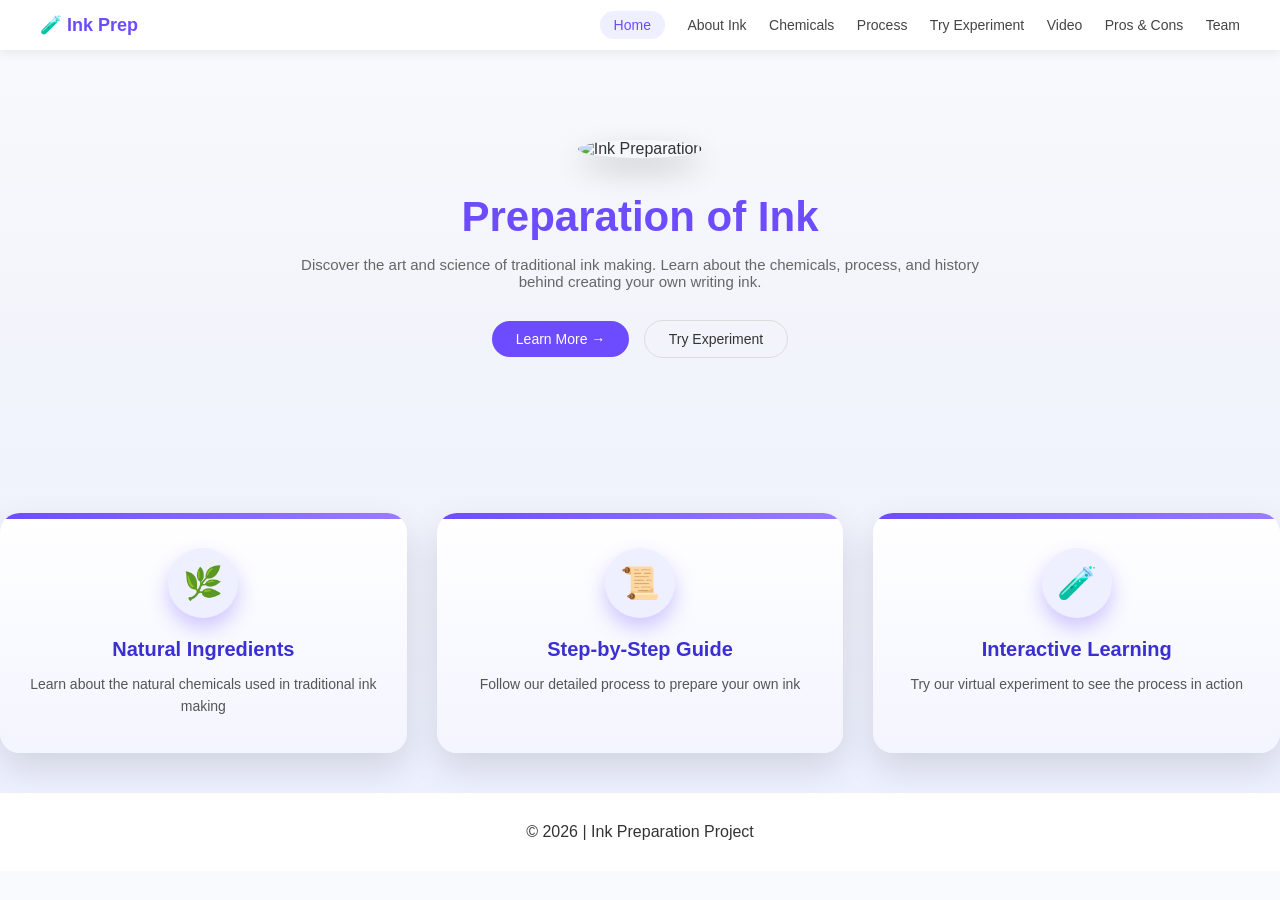
==== index.html @ 3477dd68 "Add files via upload" ====
<!DOCTYPE html>
<html lang="en">
<head>
  <meta charset="UTF-8">
  <title>Ink Prep | Home</title>
  <link rel="stylesheet" href="style.css">
</head>
<body>

<header class="navbar">
  <div class="logo">🧪 Ink Prep</div>
  <nav>
    <a href="index.html" class="active">Home</a>
    <a href="about.html">About Ink</a>
    <a href="chemicals.html">Chemicals</a>
    <a href="process.html">Process</a>
    <a href="experiment.html">Try Experiment</a>
    <a href="video.html">Video</a>
    <a href="pros.html">Pros & Cons</a>
    <a href="team.html">Team</a>
  </nav>
</header>
<section class="hero">
 <img src="C:\Users\HP\Downloads\marissa-grootes-flRm0z3MEoA-unsplash-1-240x300.jpg" class="hero-image" alt="Ink Preparation">

  <h1>Preparation of Ink</h1>
  <p>
    Discover the art and science of traditional ink making.
    Learn about the chemicals, process, and history behind creating your own writing ink.
  </p>

  <div class="hero-buttons">
    <a href="about.html" class="btn primary">Learn More →</a>
    <a href="experiment.html" class="btn secondary">Try Experiment</a>
  </div>
</section>

  <div class="feature-grid">
  <div class="feature-card">
    <div class="feature-icon">🌿</div>
    <h3>Natural Ingredients</h3>
    <p>Learn about the natural chemicals used in traditional ink making</p>
  </div>

  <div class="feature-card">
    <div class="feature-icon">📜</div>
    <h3>Step-by-Step Guide</h3>
    <p>Follow our detailed process to prepare your own ink</p>
  </div>

  <div class="feature-card">
    <div class="feature-icon">🧪</div>
    <h3>Interactive Learning</h3>
    <p>Try our virtual experiment to see the process in action</p>
  </div>
</div>

</section>

<footer class="footer">
  © 2026 | Ink Preparation Project
</footer>

</body>
</html>
---- style.css ----
/* ================= RESET ================= */
*{
  margin:0;
  padding:0;
  box-sizing:border-box;
  font-family:"Segoe UI", Arial, sans-serif;
}

html{
  scroll-behavior:smooth;
}

/* ================= BODY BACKGROUND (PROFESSIONAL) ================= */
body{
  background: linear-gradient(
    180deg,
    #f9fafc 0%,
    #f2f4fb 40%,
    #ecefff 100%
  );
  color:#333;
}

/* ================= NAVBAR ================= */
.navbar{
  position:fixed;
  top:0;
  width:100%;
  background:#ffffff;
  padding:14px 40px;
  display:flex;
  justify-content:space-between;
  align-items:center;
  box-shadow:0 2px 12px rgba(0,0,0,0.08);
  z-index:1000;
}

.logo{
  font-size:18px;
  font-weight:600;
  color:#6d4cff;
}

.navbar a{
  margin-left:18px;
  text-decoration:none;
  color:#444;
  font-size:14px;
}

.navbar a.active{
  background:#eef0ff;
  padding:6px 14px;
  border-radius:14px;
  color:#6d4cff;
}

/* ================= HERO ================= */
.hero{
  padding:140px 10% 90px;
  text-align:center;
}

.hero-image{
  width:180px;
  height:180px;
  border-radius:50%;
  object-fit:cover;
  box-shadow:0 12px 30px rgba(0,0,0,0.2);
  margin-bottom:20px;
}

.hero h1{
  font-size:42px;
  color:#6d4cff;
  margin:15px 0;
}

.hero p{
  max-width:720px;
  margin:auto;
  color:#666;
  font-size:15px;
}

/* ================= BUTTONS ================= */
.hero-buttons{
  margin-top:25px;
}

.btn{
  padding:10px 24px;
  border-radius:22px;
  text-decoration:none;
  font-size:14px;
  margin:5px;
  display:inline-block;
  transition:.3s;
}

.primary{
  background:#6d4cff;
  color:#fff;
}

.primary:hover{
  background:#5842d6;
}

.secondary{
  border:1px solid #ddd;
  color:#333;
}

.secondary:hover{
  background:#eef0ff;
}

/* ================= FEATURE SECTION ================= */
.feature-grid{
  display:grid;
  grid-template-columns:repeat(auto-fit,minmax(240px,1fr));
  gap:30px;
  margin-top:60px;
}

.feature-card{
  background:linear-gradient(180deg,#ffffff,#f3f5ff);
  padding:35px 25px;
  border-radius:20px;
  text-align:center;
  position:relative;
  box-shadow:0 15px 35px rgba(0,0,0,0.12);
  transition:.35s ease;
  overflow:hidden;
}

.feature-card::before{
  content:"";
  position:absolute;
  top:0;
  left:0;
  width:100%;
  height:6px;
  background:linear-gradient(90deg,#6d4cff,#9a7cff);
}

.feature-card:hover{
  transform:translateY(-10px);
  box-shadow:0 25px 45px rgba(0,0,0,0.18);
}

.feature-icon{
  width:70px;
  height:70px;
  background:#eef0ff;
  border-radius:50%;
  display:flex;
  align-items:center;
  justify-content:center;
  font-size:32px;
  margin:0 auto 20px;
  box-shadow:0 10px 20px rgba(109,76,255,0.3);
  transition:.3s;
}

.feature-card:hover .feature-icon{
  background:#6d4cff;
  color:#fff;
}

.feature-card h3{
  color:#3b2fd3;
  margin-bottom:12px;
  font-size:20px;
}

.feature-card p{
  color:#555;
  font-size:14px;
  line-height:1.6;
}

/* ================= SECTION CONTAINER (BONUS STYLE) ================= */
.section{
  padding:90px 10%;
  background:rgba(255,255,255,0.75);
  backdrop-filter:blur(6px);
  border-radius:24px;
  margin:40px auto;
  max-width:1200px;
}

.light{
  background:rgba(250,251,255,0.9);
}

.section h2{
  text-align:center;
  color:#6d4cff;
  font-size:32px;
}

.subtitle{
  text-align:center;
  color:#777;
  margin:10px 0 40px;
}

/* ================= CARDS ================= */
.card-grid,
.two-col{
  display:grid;
  gap:25px;
}

.card-grid{
  grid-template-columns:repeat(auto-fit,minmax(240px,1fr));
}

.two-col{
  grid-template-columns:1fr 1fr;
}

.info-card,
.team-card{
  background:#ffffff;
  padding:25px;
  border-radius:16px;
  box-shadow:0 12px 28px rgba(0,0,0,0.08);
  transition:.3s;
}

.info-card:hover,
.team-card:hover{
  transform:translateY(-6px);
}

/* ================= ABOUT ================= */
/* ===== ABOUT SECTION ENHANCEMENTS ===== */

.about-block{
  display:flex;
  gap:20px;
  margin-bottom:30px;
  align-items:flex-start;
}

.about-icon{
  width:55px;
  height:55px;
  border-radius:50%;
  background:#eef0ff;
  display:flex;
  align-items:center;
  justify-content:center;
  font-size:26px;
  box-shadow:0 8px 20px rgba(109,76,255,0.3);
  flex-shrink:0;
}

.about-block h3{
  color:#3b2fd3;
  margin-bottom:8px;
}

.about-block p{
  color:#555;
  font-size:14.5px;
  line-height:1.7;
  margin-bottom:6px;
}

/* Small info cards */
.about-grid{
  display:grid;
  grid-template-columns:repeat(auto-fit,minmax(220px,1fr));
  gap:20px;
  margin:30px 0;
}

.info-mini{
  background:#ffffff;
  padding:18px;
  border-radius:14px;
  box-shadow:0 10px 25px rgba(0,0,0,0.08);
}

.info-mini h4{
  color:#6d4cff;
  margin-bottom:6px;
  font-size:15px;
}

.info-mini p{
  font-size:14px;
  color:#555;
}


/* ================= PROCESS ================= */
.step-card{
  display:flex;
  align-items:center;
  background:#ffffff;
  padding:18px;
  border-radius:14px;
  margin:16px auto;
  max-width:800px;
  box-shadow:0 8px 22px rgba(0,0,0,0.08);
}

.step-card span{
  width:40px;
  height:40px;
  border-radius:50%;
  background:#6d4cff;
  color:#ffffff;
  display:flex;
  align-items:center;
  justify-content:center;
  margin-right:20px;
}

/* ================= EXPERIMENT ================= */
.experiment-box{
  background:#ffffff;
  padding:40px;
  border-radius:22px;
  max-width:700px;
  margin:auto;
  text-align:center;
  box-shadow:0 20px 40px rgba(0,0,0,0.12);
}

.beaker{
  width:140px;
  height:230px;
  border:3px solid #ccc;
  border-radius:0 0 26px 26px;
  margin:30px auto;
  position:relative;
}

.liquid{
  position:absolute;
  bottom:0;
  width:100%;
  height:25%;
  background:#f9eaa7;
  border-radius:0 0 22px 22px;
  transition:.6s;
}

.progress-bar{
  height:6px;
  background:#eee;
  border-radius:10px;
  margin:20px 0;
}

.progress{
  height:100%;
  width:25%;
  background:#6d4cff;
  border-radius:10px;
  transition:.6s;
}

/* ================= VIDEO ================= */
.video-box{
  background:#eae7ff;
  padding:16px;
  border-radius:18px;
  max-width:720px;
  margin:30px auto;
  aspect-ratio:16/9;
  display:flex;
  align-items:center;
  justify-content:center;
}

.video-box video{
  width:100%;
  height:100%;
  object-fit:contain;
  border-radius:14px;
}



/* ================= PROS ================= */
.success{
  border-left:6px solid #4ade80;
}

.danger{
  border-left:6px solid #f87171;
}

/* ================= FOOTER ================= */
.footer{
  text-align:center;
  padding:30px;
  background:#ffffff;
  margin-top:40px;
}

/* ================= ANIMATIONS ================= */
.fade{animation:fadeIn 1s ease forwards}
.slide{animation:slideUp 1s ease forwards}
.zoom{animation:zoomIn .8s ease forwards}

@keyframes fadeIn{
  from{opacity:0}
  to{opacity:1}
}

@keyframes slideUp{
  from{opacity:0;transform:translateY(30px)}
  to{opacity:1;transform:translateY(0)}
}

@keyframes zoomIn{
  from{opacity:0;transform:scale(0.9)}
  to{opacity:1;transform:scale(1)}
}
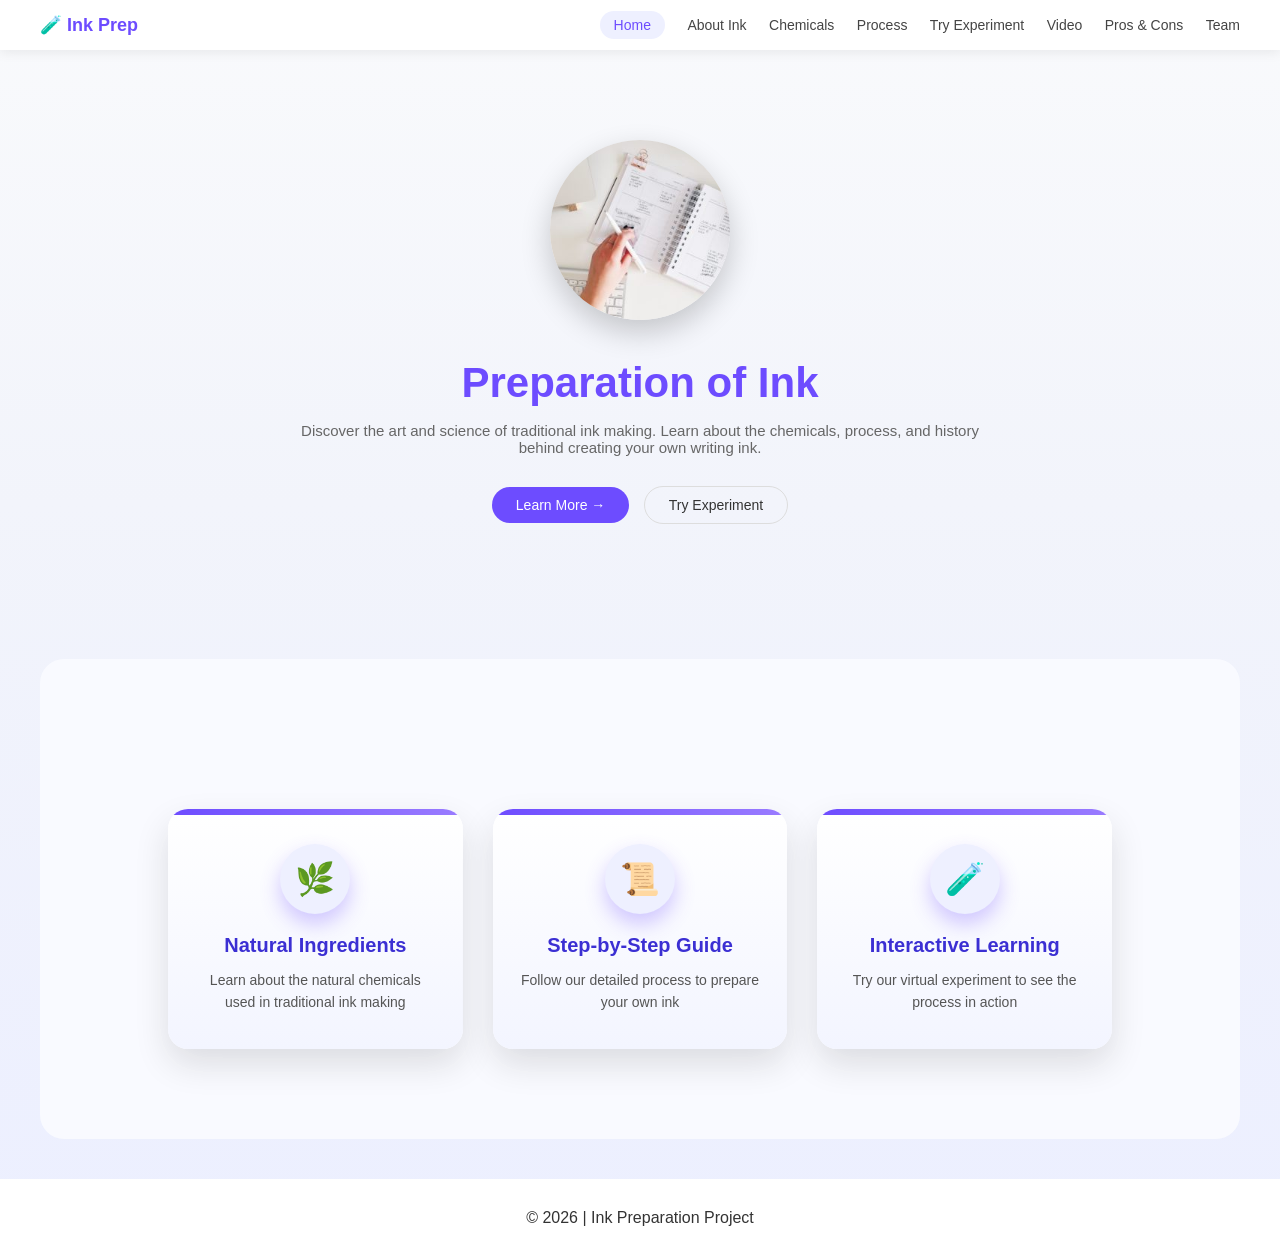
==== commit a6f3a85c: "Update index.html" ====
--- a/index.html
+++ b/index.html
@@ -20,8 +20,10 @@
     <a href="team.html">Team</a>
   </nav>
 </header>
+
+<!-- HERO SECTION -->
 <section class="hero">
- <img src="C:\Users\HP\Downloads\marissa-grootes-flRm0z3MEoA-unsplash-1-240x300.jpg" class="hero-image" alt="Ink Preparation">
+  <img src="chem_proto.jpg" class="hero-image" alt="Ink Preparation">
 
   <h1>Preparation of Ink</h1>
   <p>
@@ -35,26 +37,29 @@
   </div>
 </section>
 
+<!-- FEATURES SECTION -->
+<section class="section light">
   <div class="feature-grid">
-  <div class="feature-card">
-    <div class="feature-icon">🌿</div>
-    <h3>Natural Ingredients</h3>
-    <p>Learn about the natural chemicals used in traditional ink making</p>
+
+    <div class="feature-card">
+      <div class="feature-icon">🌿</div>
+      <h3>Natural Ingredients</h3>
+      <p>Learn about the natural chemicals used in traditional ink making</p>
+    </div>
+
+    <div class="feature-card">
+      <div class="feature-icon">📜</div>
+      <h3>Step-by-Step Guide</h3>
+      <p>Follow our detailed process to prepare your own ink</p>
+    </div>
+
+    <div class="feature-card">
+      <div class="feature-icon">🧪</div>
+      <h3>Interactive Learning</h3>
+      <p>Try our virtual experiment to see the process in action</p>
+    </div>
+
   </div>
-
-  <div class="feature-card">
-    <div class="feature-icon">📜</div>
-    <h3>Step-by-Step Guide</h3>
-    <p>Follow our detailed process to prepare your own ink</p>
-  </div>
-
-  <div class="feature-card">
-    <div class="feature-icon">🧪</div>
-    <h3>Interactive Learning</h3>
-    <p>Try our virtual experiment to see the process in action</p>
-  </div>
-</div>
-
 </section>
 
 <footer class="footer">
